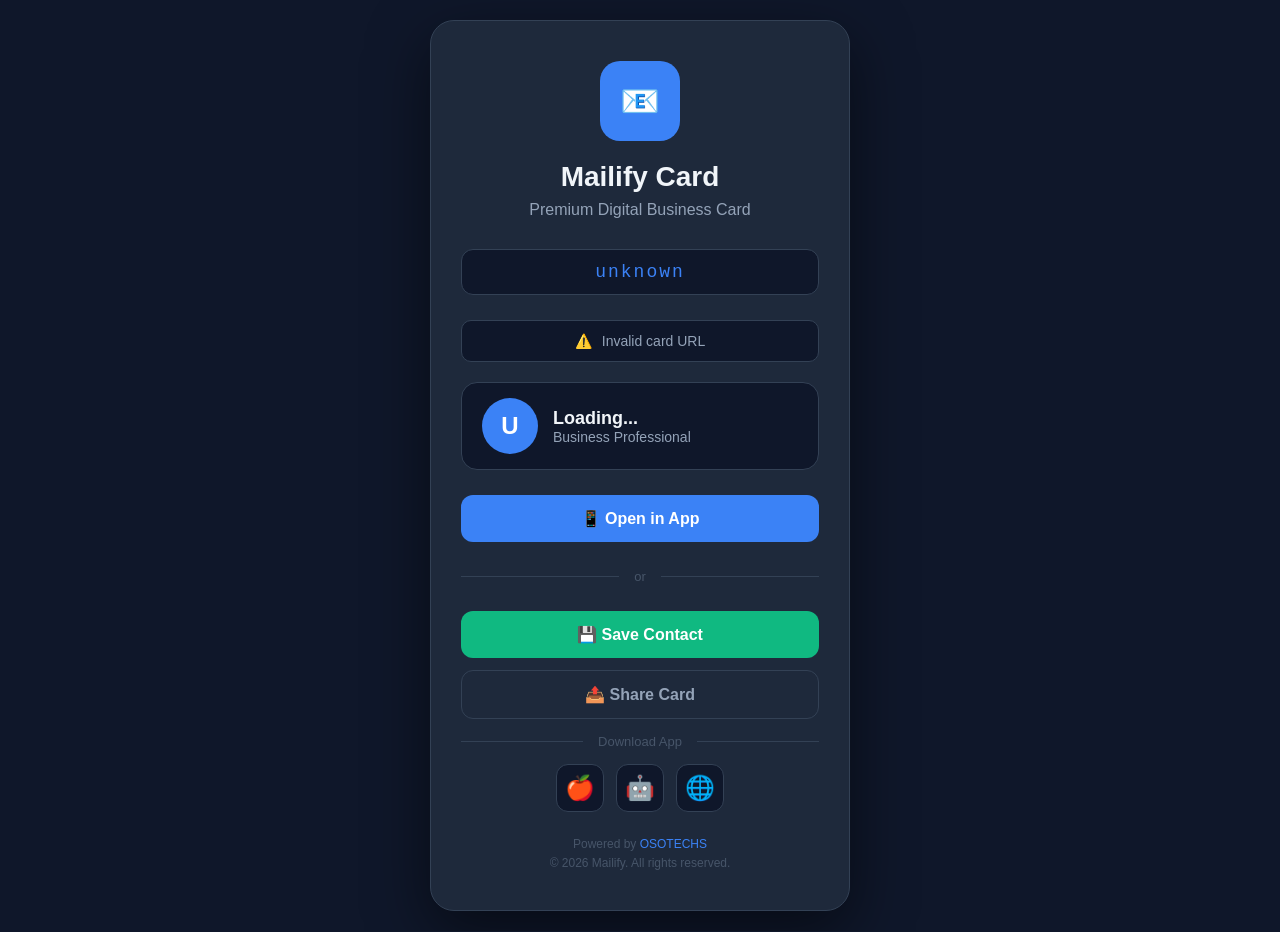
==== mailify/index.html @ 26e2ffb3 "Add files via upload" ====
<!DOCTYPE html>
<html lang="en">
<head>
    <meta charset="UTF-8" />
    <meta name="viewport" content="width=device-width, initial-scale=1.0, maximum-scale=1.0, user-scalable=no" />
    <title>Mailify Card - OSOTECHS</title>
    
    <style>
        * { margin: 0; padding: 0; box-sizing: border-box; font-family: -apple-system, BlinkMacSystemFont, 'Segoe UI', Roboto, sans-serif; }
        body { background: #0f172a; min-height: 100vh; display: flex; justify-content: center; align-items: center; padding: 20px; }
        .container { max-width: 420px; width: 100%; background: #1e293b; border-radius: 24px; padding: 40px 30px; border: 1px solid #334155; text-align: center; box-shadow: 0 20px 60px rgba(0,0,0,0.5); }
        .logo { width: 80px; height: 80px; background: #3b82f6; border-radius: 20px; display: flex; align-items: center; justify-content: center; margin: 0 auto 20px; font-size: 32px; font-weight: 700; color: white; }
        h1 { color: #f1f5f9; font-size: 28px; font-weight: 700; margin-bottom: 8px; }
        .subtitle { color: #94a3b8; font-size: 16px; margin-bottom: 30px; }
        .card-id { background: #0f172a; border-radius: 12px; padding: 12px; color: #3b82f6; font-family: monospace; font-size: 18px; letter-spacing: 2px; margin-bottom: 25px; border: 1px solid #334155; }
        .profile-preview { display: flex; align-items: center; gap: 15px; background: #0f172a; border-radius: 16px; padding: 15px 20px; margin-bottom: 25px; border: 1px solid #334155; }
        .profile-avatar { width: 56px; height: 56px; border-radius: 50%; background: #3b82f6; display: flex; align-items: center; justify-content: center; font-size: 24px; font-weight: 600; color: white; flex-shrink: 0; }
        .profile-info { text-align: left; }
        .profile-info .name { color: #f1f5f9; font-size: 18px; font-weight: 600; }
        .profile-info .title { color: #94a3b8; font-size: 14px; }
        .btn-group { display: flex; flex-direction: column; gap: 12px; margin-top: 5px; }
        .btn { padding: 14px 20px; border: none; border-radius: 12px; font-size: 16px; font-weight: 600; cursor: pointer; transition: all 0.3s; text-decoration: none; display: flex; align-items: center; justify-content: center; gap: 10px; }
        .btn-primary { background: #3b82f6; color: white; }
        .btn-primary:hover { background: #2563eb; transform: scale(1.02); }
        .btn-outline { background: transparent; color: #94a3b8; border: 1px solid #334155; }
        .btn-outline:hover { border-color: #3b82f6; color: #3b82f6; }
        .btn-success { background: #10b981; color: white; }
        .btn-success:hover { background: #059669; transform: scale(1.02); }
        .divider { display: flex; align-items: center; gap: 15px; color: #475569; font-size: 13px; margin: 15px 0; }
        .divider::before, .divider::after { content: ''; flex: 1; height: 1px; background: #334155; }
        .footer { margin-top: 25px; color: #475569; font-size: 12px; }
        .footer a { color: #3b82f6; text-decoration: none; }
        .footer a:hover { text-decoration: underline; }
        .spinner { display: inline-block; width: 20px; height: 20px; border: 3px solid #334155; border-top-color: #3b82f6; border-radius: 50%; animation: spin 0.8s linear infinite; }
        @keyframes spin { to { transform: rotate(360deg); } }
        .status-message { display: flex; align-items: center; justify-content: center; gap: 10px; color: #94a3b8; font-size: 14px; margin-bottom: 20px; padding: 12px; background: #0f172a; border-radius: 10px; border: 1px solid #334155; }
        .app-icons { display: flex; gap: 12px; justify-content: center; margin: 10px 0; }
        .app-icon { width: 48px; height: 48px; border-radius: 12px; background: #0f172a; border: 1px solid #334155; display: flex; align-items: center; justify-content: center; font-size: 24px; transition: all 0.3s; text-decoration: none; color: #f1f5f9; }
        .app-icon:hover { border-color: #3b82f6; transform: scale(1.05); }
        .api-error { background: rgba(239,68,68,0.2); border: 1px solid #ef4444; color: #ef4444; padding: 10px; border-radius: 8px; margin-bottom: 15px; font-size: 13px; }
    </style>
</head>
<body>

    <div class="container">
        <div class="logo">📧</div>
        <h1>Mailify Card</h1>
        <p class="subtitle">Premium Digital Business Card</p>
        
        <div class="card-id" id="cardId">Loading...</div>
        
        <div class="status-message" id="statusMessage">
            <span class="spinner"></span>
            <span>Loading card details...</span>
        </div>
        
        <div class="profile-preview">
            <div class="profile-avatar" id="avatar">U</div>
            <div class="profile-info">
                <div class="name" id="userName">Loading...</div>
                <div class="title" id="userTitle">Business Professional</div>
            </div>
        </div>
        
        <div class="btn-group">
            <button class="btn btn-primary" onclick="openApp()">📱 Open in App</button>
            <div class="divider">or</div>
            <button class="btn btn-success" onclick="saveContact()">💾 Save Contact</button>
            <button class="btn btn-outline" onclick="shareCard()">📤 Share Card</button>
        </div>
        
        <div class="divider">Download App</div>
        <div class="app-icons">
            <a href="#" class="app-icon" title="iOS App">🍎</a>
            <a href="#" class="app-icon" title="Android App">🤖</a>
            <a href="#" class="app-icon" title="Web App">🌐</a>
        </div>
        
        <div class="footer">
            <p>Powered by <a href="https://osotechs.com">OSOTECHS</a></p>
            <p style="margin-top: 5px;">© 2026 Mailify. All rights reserved.</p>
        </div>
    </div>

    <script>
        // Get card ID from URL query parameter or path
        function getCardId() {
            // Check query parameter first
            const urlParams = new URLSearchParams(window.location.search);
            let id = urlParams.get('id');
            
            // If no query param, try to get from path
            if (!id) {
                const path = window.location.pathname;
                const segments = path.split('/').filter(s => s);
                const lastSegment = segments[segments.length - 1];
                
                // Check if the last segment looks like a card ID (starts with MF-)
                if (lastSegment && lastSegment.startsWith('MF-')) {
                    id = lastSegment;
                } else {
                    id = 'unknown';
                }
            }
            
            return id;
        }
        
        const cardId = getCardId();
        const API_URL = 'https://mailifyapp.duckdns.org/mailify_backend/api/get_card.php';
        
        // Update card ID display
        document.getElementById('cardId').textContent = cardId;
        
        // Fetch card details from API
        async function fetchCardDetails() {
            try {
                if (cardId === 'unknown') {
                    document.getElementById('statusMessage').innerHTML = `
                        <span>⚠️</span>
                        <span>Invalid card URL</span>
                    `;
                    return;
                }
                
                const response = await fetch(`${API_URL}?card_id=${cardId}`);
                const data = await response.json();
                
                if (data.success && data.card) {
                    const card = data.card;
                    
                    document.getElementById('userName').textContent = card.full_name || card.username || 'Mailify User';
                    document.getElementById('userTitle').textContent = card.business_name || card.title || 'Business Professional';
                    
                    const avatar = document.getElementById('avatar');
                    const name = document.getElementById('userName').textContent;
                    avatar.textContent = name.charAt(0).toUpperCase();
                    
                    document.getElementById('statusMessage').innerHTML = `
                        <span>✅</span>
                        <span>Card ready! Tap to open in app.</span>
                    `;
                    
                    setTimeout(openApp, 1000);
                } else {
                    document.getElementById('statusMessage').innerHTML = `
                        <span>⚠️</span>
                        <span>Card not found. Please check the URL.</span>
                    `;
                }
            } catch (error) {
                console.error('Error fetching card:', error);
                document.getElementById('statusMessage').innerHTML = `
                    <span>⚠️</span>
                    <span>Could not load card details. Using default.</span>
                `;
            }
        }
        
        function openApp() {
            const deepLink = `mailify://card/${cardId}`;
            const androidIntent = `intent://card/${cardId}#Intent;package=com.osotechs.mailify;scheme=mailify;end`;
            
            const iframe = document.createElement('iframe');
            iframe.style.display = 'none';
            iframe.src = deepLink;
            document.body.appendChild(iframe);
            
            window.location.href = androidIntent;
            
            setTimeout(() => {
                document.getElementById('statusMessage').innerHTML = `
                    <span>📱</span>
                    <span>App not installed? Download below!</span>
                `;
                document.querySelector('.app-icons').style.display = 'flex';
            }, 2500);
        }
        
        function saveContact() {
            const name = document.getElementById('userName').textContent;
            const vcard = `BEGIN:VCARD
VERSION:3.0
FN:${name}
ORG:OSOTECHS
TEL:08135103329
EMAIL:mailifyservice@gmail.com
URL:https://osotechs.com/mailify/card/${cardId}
END:VCARD`;
            
            const blob = new Blob([vcard], { type: 'text/vcard' });
            const url = URL.createObjectURL(blob);
            const link = document.createElement('a');
            link.href = url;
            link.download = `${cardId}.vcf`;
            link.click();
            URL.revokeObjectURL(url);
            
            document.getElementById('statusMessage').innerHTML = `
                <span>✅</span>
                <span>Contact saved successfully!</span>
            `;
        }
        
        function shareCard() {
            const url = `https://osotechs.com/mailify/card/index.html?id=${cardId}`;
            const name = document.getElementById('userName').textContent;
            
            if (navigator.share) {
                navigator.share({
                    title: 'Mailify Card',
                    text: `Check out my Mailify card: ${name}`,
                    url: url
                }).catch(() => {});
            } else {
                navigator.clipboard.writeText(url).then(() => {
                    document.getElementById('statusMessage').innerHTML = `
                        <span>✅</span>
                        <span>Link copied to clipboard!</span>
                    `;
                });
            }
        }
        
        window.onload = function() {
            fetchCardDetails();
        };
    </script>

</body>
</html>
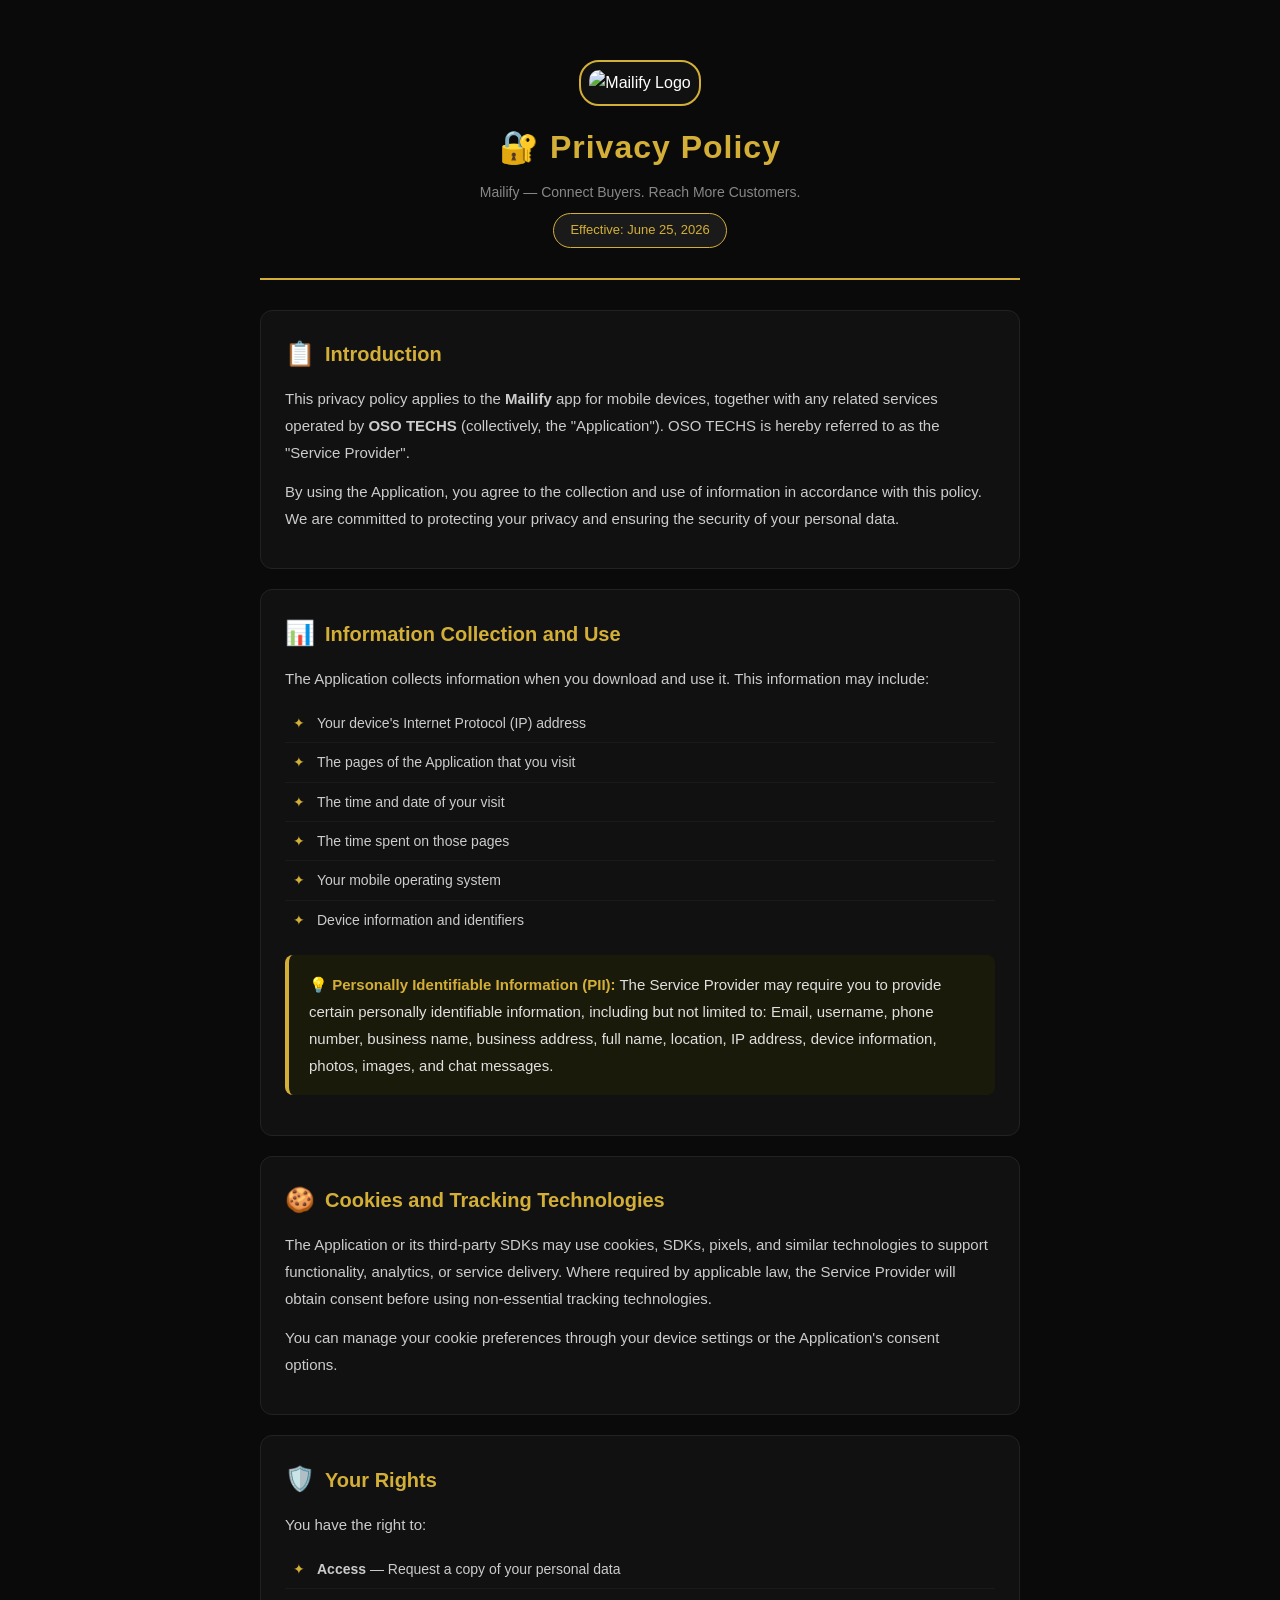
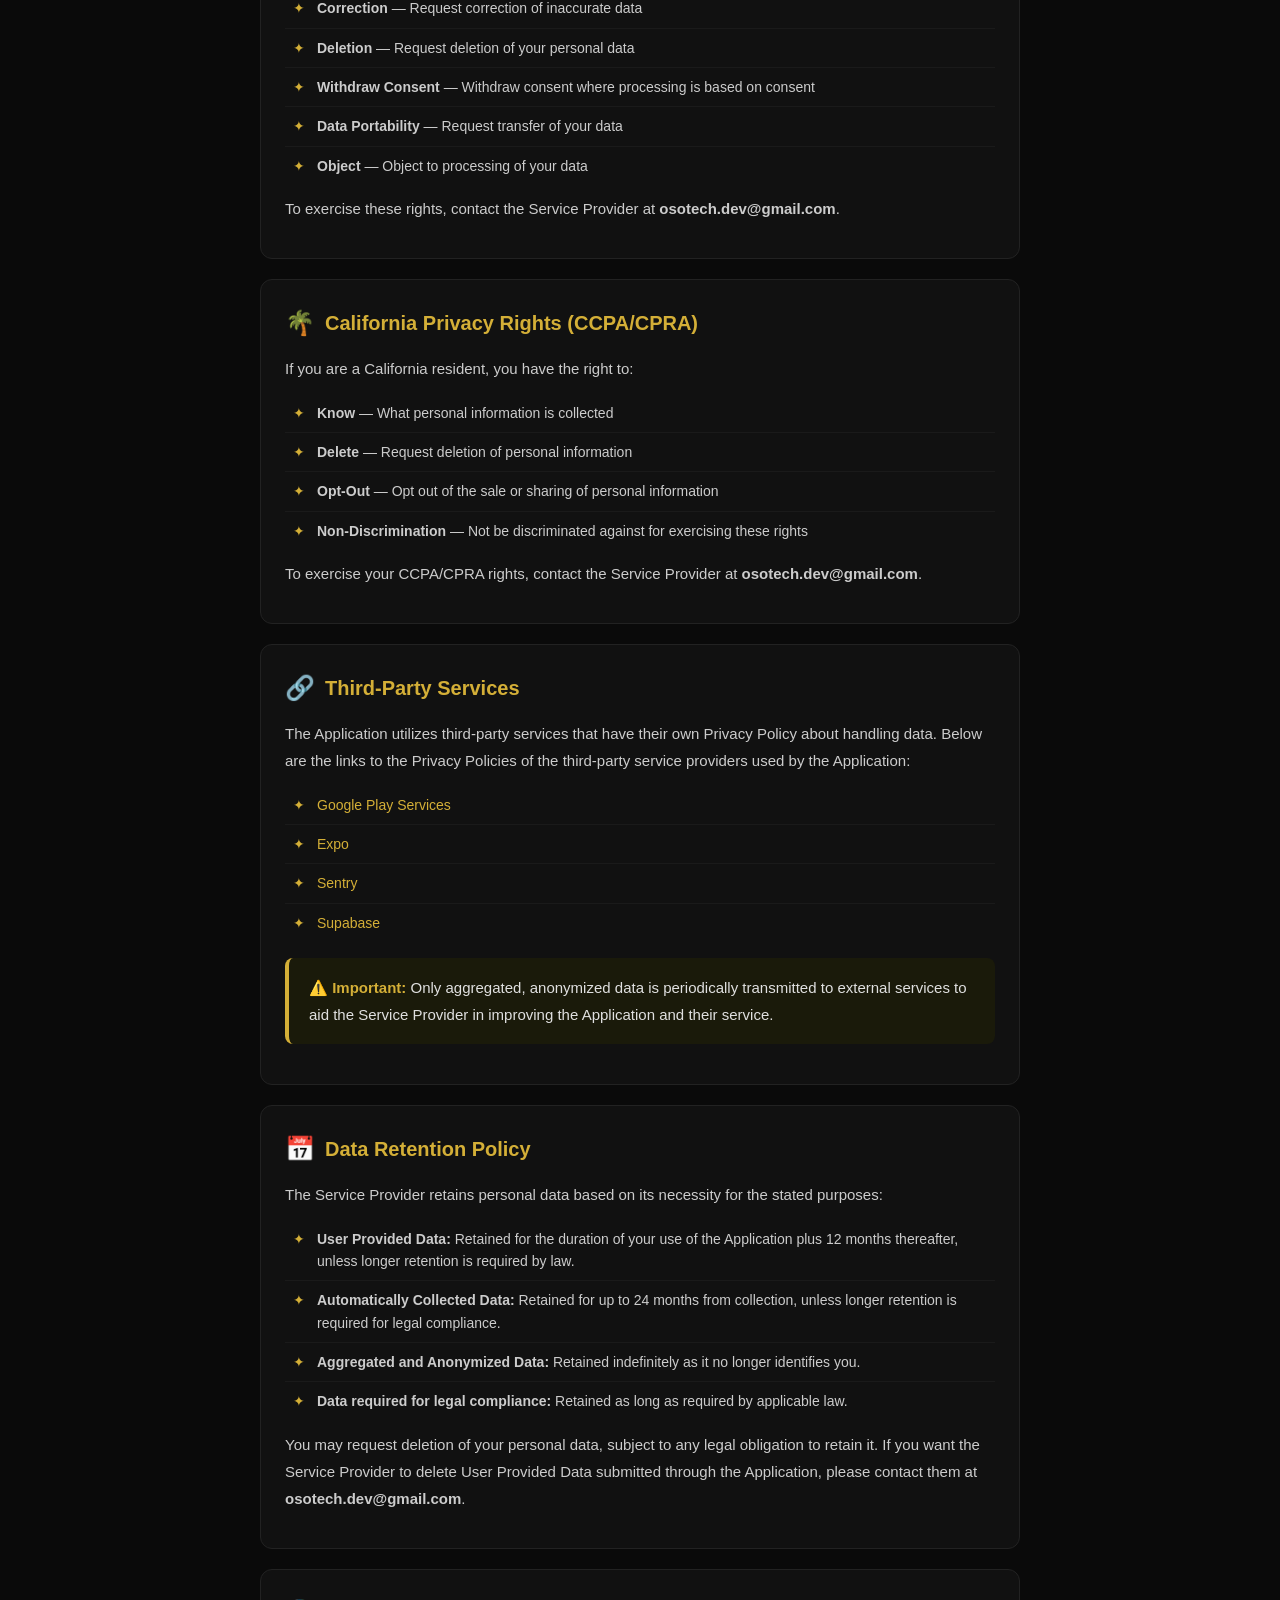
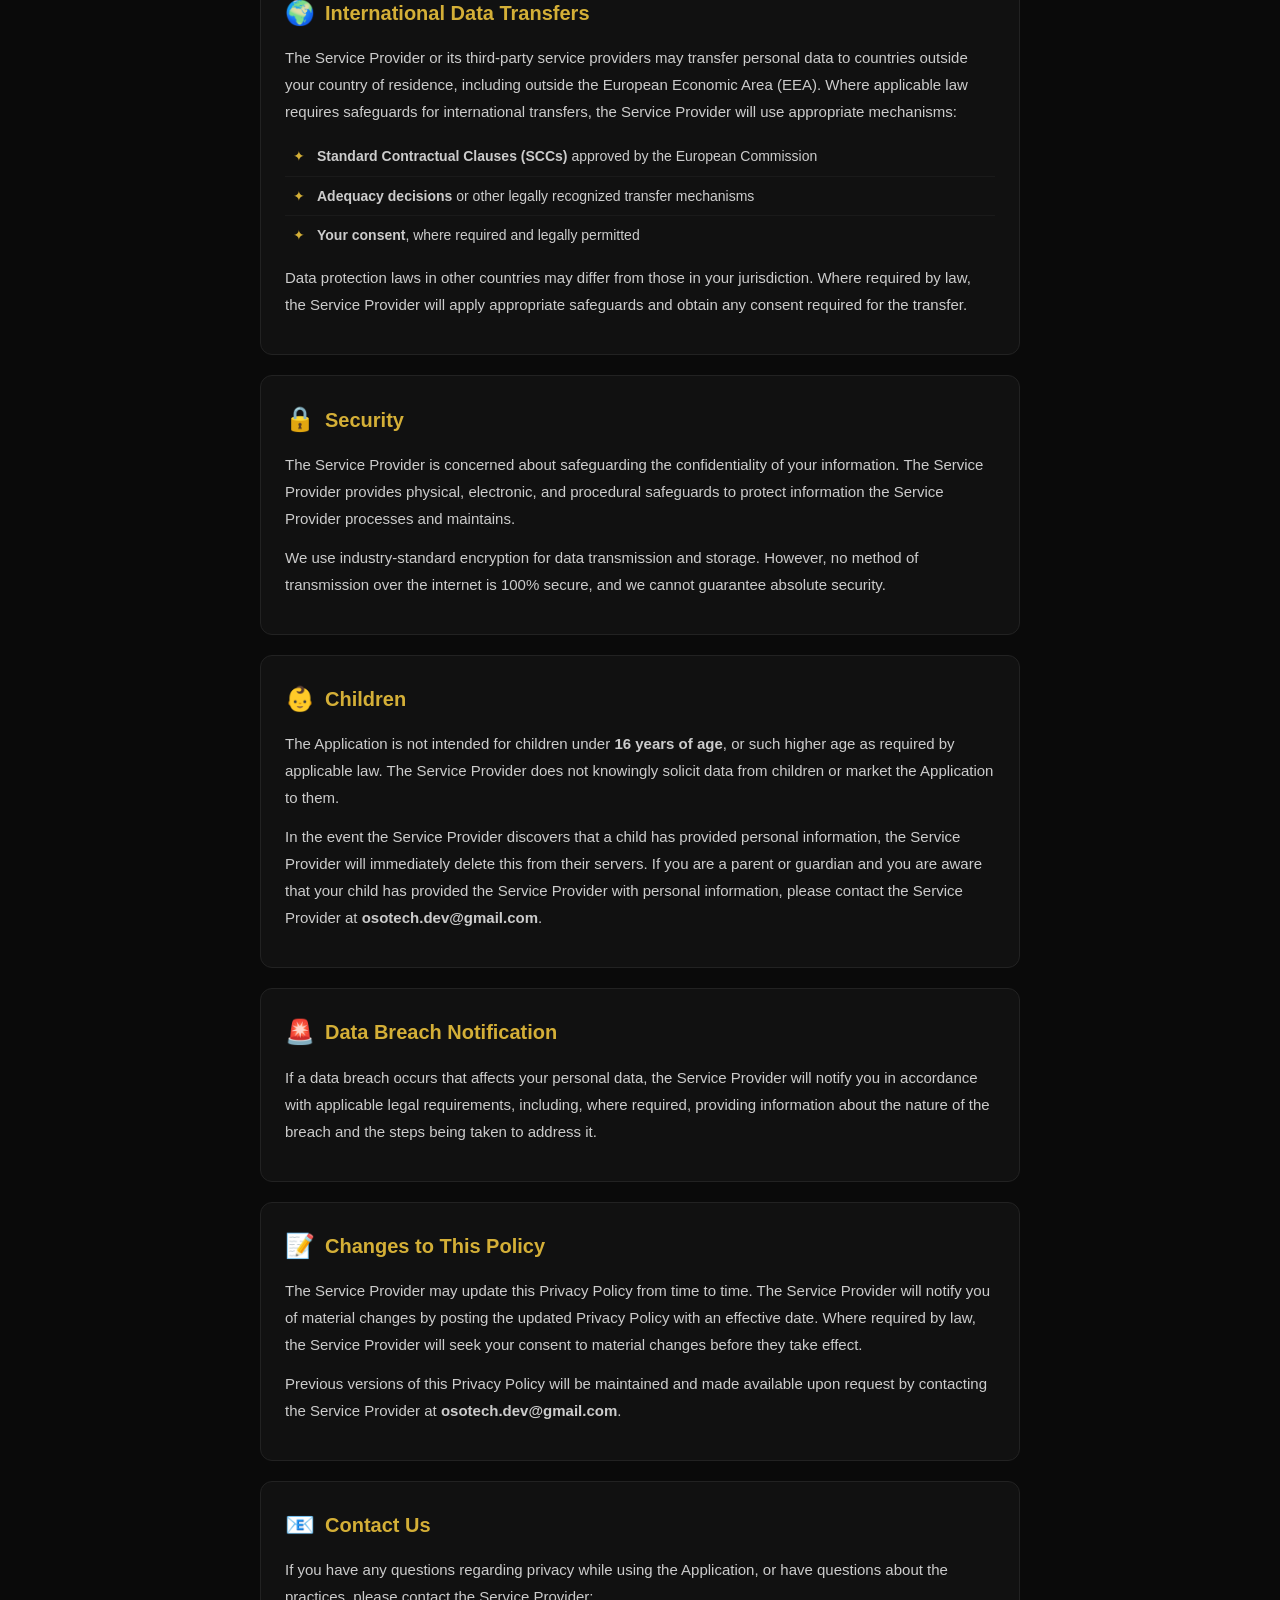
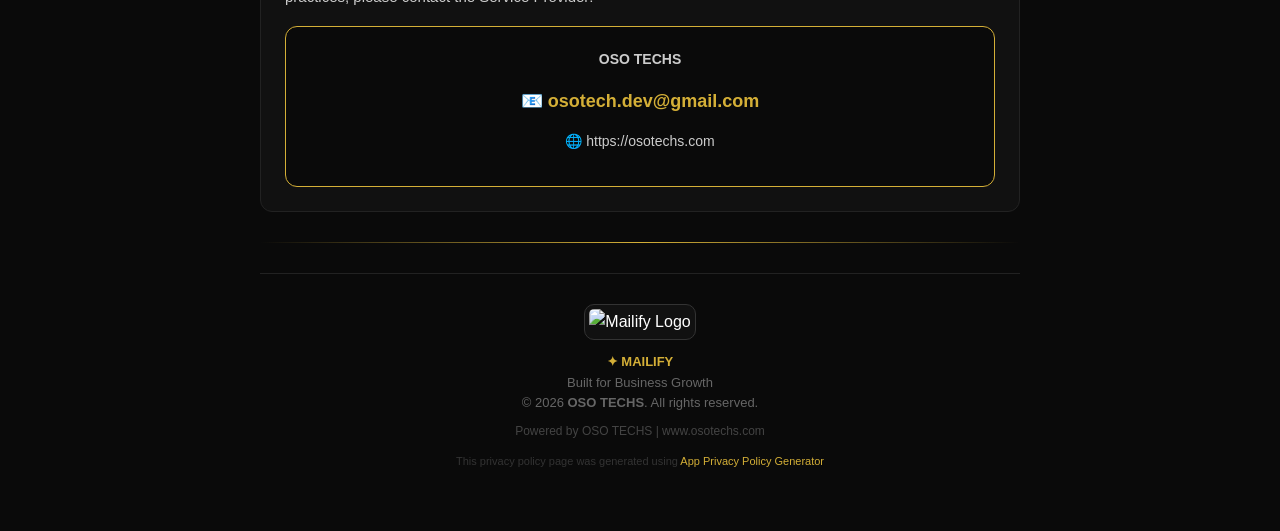
==== commit 7d9bb6e3: "Update index.html" ====
--- a/mailify/index.html
+++ b/mailify/index.html
@@ -1,231 +1,674 @@
 <!DOCTYPE html>
 <html lang="en">
 <head>
-    <meta charset="UTF-8" />
-    <meta name="viewport" content="width=device-width, initial-scale=1.0, maximum-scale=1.0, user-scalable=no" />
-    <title>Mailify Card - OSOTECHS</title>
-    
+    <meta charset="UTF-8">
+    <meta name="viewport" content="width=device-width, initial-scale=1.0">
+    <title>Privacy Policy - Mailify</title>
+
+    <!-- ============================================ -->
+    <!-- SEO & META TAGS -->
+    <!-- ============================================ -->
+    <meta name="description" content="Privacy Policy for Mailify - Connect Buyers. Reach More Customers. Your privacy matters to us.">
+    <meta name="keywords" content="Mailify, privacy policy, business card app, connect buyers, OSO TECHS">
+    <meta name="author" content="OSO TECHS">
+    <meta name="robots" content="index, follow">
+
+    <!-- OPEN GRAPH for WhatsApp, Facebook, Google -->
+    <meta property="og:title" content="Privacy Policy - Mailify">
+    <meta property="og:description" content="Mailify helps you connect your business with customers instantly. Read our privacy policy to understand how we protect your data.">
+    <meta property="og:image" content="https://osotechs.com/images/mailify.png">
+    <meta property="og:image:type" content="image/png">
+    <meta property="og:image:width" content="512">
+    <meta property="og:image:height" content="512">
+    <meta property="og:url" content="https://osotechs.com/privacy-policy.html">
+    <meta property="og:type" content="website">
+    <meta property="og:site_name" content="Mailify">
+
+    <!-- Twitter Card -->
+    <meta name="twitter:card" content="summary_large_image">
+    <meta name="twitter:title" content="Privacy Policy - Mailify">
+    <meta name="twitter:description" content="Mailify Privacy Policy - Your privacy matters to us.">
+    <meta name="twitter:image" content="https://osotechs.com/images/mailify.png">
+
+    <!-- ============================================ -->
+    <!-- FAVICON -->
+    <!-- ============================================ -->
+    <link rel="icon" type="image/png" sizes="32x32" href="https://osotechs.com/images/mailify.png">
+    <link rel="icon" type="image/png" sizes="16x16" href="https://osotechs.com/images/mailify.png">
+    <link rel="apple-touch-icon" sizes="180x180" href="https://osotechs.com/images/mailify.png">
+    <link rel="manifest" href="site.webmanifest">
+
     <style>
-        * { margin: 0; padding: 0; box-sizing: border-box; font-family: -apple-system, BlinkMacSystemFont, 'Segoe UI', Roboto, sans-serif; }
-        body { background: #0f172a; min-height: 100vh; display: flex; justify-content: center; align-items: center; padding: 20px; }
-        .container { max-width: 420px; width: 100%; background: #1e293b; border-radius: 24px; padding: 40px 30px; border: 1px solid #334155; text-align: center; box-shadow: 0 20px 60px rgba(0,0,0,0.5); }
-        .logo { width: 80px; height: 80px; background: #3b82f6; border-radius: 20px; display: flex; align-items: center; justify-content: center; margin: 0 auto 20px; font-size: 32px; font-weight: 700; color: white; }
-        h1 { color: #f1f5f9; font-size: 28px; font-weight: 700; margin-bottom: 8px; }
-        .subtitle { color: #94a3b8; font-size: 16px; margin-bottom: 30px; }
-        .card-id { background: #0f172a; border-radius: 12px; padding: 12px; color: #3b82f6; font-family: monospace; font-size: 18px; letter-spacing: 2px; margin-bottom: 25px; border: 1px solid #334155; }
-        .profile-preview { display: flex; align-items: center; gap: 15px; background: #0f172a; border-radius: 16px; padding: 15px 20px; margin-bottom: 25px; border: 1px solid #334155; }
-        .profile-avatar { width: 56px; height: 56px; border-radius: 50%; background: #3b82f6; display: flex; align-items: center; justify-content: center; font-size: 24px; font-weight: 600; color: white; flex-shrink: 0; }
-        .profile-info { text-align: left; }
-        .profile-info .name { color: #f1f5f9; font-size: 18px; font-weight: 600; }
-        .profile-info .title { color: #94a3b8; font-size: 14px; }
-        .btn-group { display: flex; flex-direction: column; gap: 12px; margin-top: 5px; }
-        .btn { padding: 14px 20px; border: none; border-radius: 12px; font-size: 16px; font-weight: 600; cursor: pointer; transition: all 0.3s; text-decoration: none; display: flex; align-items: center; justify-content: center; gap: 10px; }
-        .btn-primary { background: #3b82f6; color: white; }
-        .btn-primary:hover { background: #2563eb; transform: scale(1.02); }
-        .btn-outline { background: transparent; color: #94a3b8; border: 1px solid #334155; }
-        .btn-outline:hover { border-color: #3b82f6; color: #3b82f6; }
-        .btn-success { background: #10b981; color: white; }
-        .btn-success:hover { background: #059669; transform: scale(1.02); }
-        .divider { display: flex; align-items: center; gap: 15px; color: #475569; font-size: 13px; margin: 15px 0; }
-        .divider::before, .divider::after { content: ''; flex: 1; height: 1px; background: #334155; }
-        .footer { margin-top: 25px; color: #475569; font-size: 12px; }
-        .footer a { color: #3b82f6; text-decoration: none; }
-        .footer a:hover { text-decoration: underline; }
-        .spinner { display: inline-block; width: 20px; height: 20px; border: 3px solid #334155; border-top-color: #3b82f6; border-radius: 50%; animation: spin 0.8s linear infinite; }
-        @keyframes spin { to { transform: rotate(360deg); } }
-        .status-message { display: flex; align-items: center; justify-content: center; gap: 10px; color: #94a3b8; font-size: 14px; margin-bottom: 20px; padding: 12px; background: #0f172a; border-radius: 10px; border: 1px solid #334155; }
-        .app-icons { display: flex; gap: 12px; justify-content: center; margin: 10px 0; }
-        .app-icon { width: 48px; height: 48px; border-radius: 12px; background: #0f172a; border: 1px solid #334155; display: flex; align-items: center; justify-content: center; font-size: 24px; transition: all 0.3s; text-decoration: none; color: #f1f5f9; }
-        .app-icon:hover { border-color: #3b82f6; transform: scale(1.05); }
-        .api-error { background: rgba(239,68,68,0.2); border: 1px solid #ef4444; color: #ef4444; padding: 10px; border-radius: 8px; margin-bottom: 15px; font-size: 13px; }
+        /* ============================================ */
+        /* GLOBAL STYLES */
+        /* ============================================ */
+        * {
+            margin: 0;
+            padding: 0;
+            box-sizing: border-box;
+        }
+        
+        body {
+            font-family: -apple-system, BlinkMacSystemFont, 'Segoe UI', Roboto, 'Helvetica Neue', Arial, sans-serif;
+            background: #0A0A0A;
+            color: #FFFFFF;
+            line-height: 1.6;
+            padding: 20px;
+        }
+
+        .container {
+            max-width: 800px;
+            margin: 0 auto;
+            padding: 40px 20px;
+        }
+
+        /* ============================================ */
+        /* HEADER WITH LOGO */
+        /* ============================================ */
+        .header {
+            text-align: center;
+            padding-bottom: 30px;
+            border-bottom: 2px solid #D4AF37;
+            margin-bottom: 30px;
+        }
+
+        .header .logo {
+            width: 80px;
+            height: 80px;
+            border-radius: 20px;
+            margin-bottom: 16px;
+            border: 2px solid #D4AF37;
+            padding: 8px;
+            background: #111;
+        }
+
+        .header h1 {
+            font-size: 32px;
+            font-weight: 700;
+            color: #D4AF37;
+            letter-spacing: 1px;
+        }
+
+        .header .subtitle {
+            color: #888;
+            font-size: 14px;
+            margin-top: 8px;
+        }
+
+        .header .effective-date {
+            display: inline-block;
+            background: #1a1a1a;
+            color: #D4AF37;
+            padding: 6px 16px;
+            border-radius: 20px;
+            font-size: 13px;
+            margin-top: 10px;
+            border: 1px solid #D4AF37;
+        }
+
+        /* ============================================ */
+        /* SECTIONS */
+        /* ============================================ */
+        .section {
+            background: #111;
+            border-radius: 12px;
+            padding: 24px;
+            margin-bottom: 20px;
+            border: 1px solid #222;
+            transition: border-color 0.3s ease;
+        }
+
+        .section:hover {
+            border-color: #D4AF37;
+        }
+
+        .section h2 {
+            color: #D4AF37;
+            font-size: 20px;
+            font-weight: 600;
+            margin-bottom: 12px;
+            display: flex;
+            align-items: center;
+            gap: 10px;
+        }
+
+        .section h2 .icon {
+            font-size: 24px;
+        }
+
+        .section p {
+            color: #CCCCCC;
+            font-size: 15px;
+            margin-bottom: 12px;
+            line-height: 1.8;
+        }
+
+        .section ul {
+            list-style: none;
+            padding: 0;
+            margin: 10px 0;
+        }
+
+        .section ul li {
+            color: #CCCCCC;
+            font-size: 14px;
+            padding: 8px 12px 8px 32px;
+            position: relative;
+            border-bottom: 1px solid #1a1a1a;
+        }
+
+        .section ul li:last-child {
+            border-bottom: none;
+        }
+
+        .section ul li::before {
+            content: "✦";
+            color: #D4AF37;
+            position: absolute;
+            left: 8px;
+            font-size: 14px;
+        }
+
+        .section ul li a {
+            color: #D4AF37;
+            text-decoration: none;
+            transition: color 0.3s ease;
+        }
+
+        .section ul li a:hover {
+            color: #FFD700;
+            text-decoration: underline;
+        }
+
+        /* ============================================ */
+        /* HIGHLIGHT BOX */
+        /* ============================================ */
+        .highlight-box {
+            background: #1a1a0a;
+            border-left: 4px solid #D4AF37;
+            padding: 16px 20px;
+            border-radius: 8px;
+            margin: 16px 0;
+        }
+
+        .highlight-box p {
+            color: #E0E0E0;
+            margin-bottom: 0;
+        }
+
+        .highlight-box strong {
+            color: #D4AF37;
+        }
+
+        /* ============================================ */
+        /* CONTACT BOX */
+        /* ============================================ */
+        .contact-box {
+            background: #0a0a0a;
+            border: 1px solid #D4AF37;
+            border-radius: 12px;
+            padding: 20px;
+            text-align: center;
+            margin-top: 16px;
+        }
+
+        .contact-box p {
+            color: #CCCCCC;
+            font-size: 14px;
+        }
+
+        .contact-box .email {
+            color: #D4AF37;
+            font-size: 18px;
+            font-weight: 600;
+        }
+
+        /* ============================================ */
+        /* FOOTER */
+        /* ============================================ */
+        .footer {
+            text-align: center;
+            padding-top: 30px;
+            border-top: 1px solid #222;
+            margin-top: 20px;
+        }
+
+        .footer .logo-small {
+            width: 40px;
+            height: 40px;
+            border-radius: 10px;
+            margin-bottom: 12px;
+            border: 1px solid #333;
+            padding: 4px;
+            background: #111;
+        }
+
+        .footer p {
+            color: #666;
+            font-size: 13px;
+        }
+
+        .footer .brand {
+            color: #D4AF37;
+            font-weight: 600;
+        }
+
+        .footer .brand a {
+            color: #D4AF37;
+            text-decoration: none;
+        }
+
+        .footer .brand a:hover {
+            text-decoration: underline;
+        }
+
+        .footer .powered {
+            color: #444;
+            font-size: 12px;
+            margin-top: 8px;
+        }
+
+        /* ============================================ */
+        /* DIVIDER */
+        /* ============================================ */
+        .divider {
+            border: none;
+            height: 1px;
+            background: linear-gradient(to right, transparent, #D4AF37, transparent);
+            margin: 30px 0;
+        }
+
+        /* ============================================ */
+        /* RESPONSIVE */
+        /* ============================================ */
+        @media (max-width: 600px) {
+            .container {
+                padding: 20px 10px;
+            }
+            
+            .header h1 {
+                font-size: 24px;
+            }
+            
+            .section {
+                padding: 16px;
+            }
+            
+            .section h2 {
+                font-size: 18px;
+            }
+            
+            .section ul li {
+                font-size: 13px;
+                padding: 6px 10px 6px 28px;
+            }
+
+            .header .logo {
+                width: 60px;
+                height: 60px;
+            }
+        }
+
+        /* ============================================ */
+        /* SCROLLBAR */
+        /* ============================================ */
+        ::-webkit-scrollbar {
+            width: 8px;
+        }
+
+        ::-webkit-scrollbar-track {
+            background: #111;
+        }
+
+        ::-webkit-scrollbar-thumb {
+            background: #D4AF37;
+            border-radius: 4px;
+        }
+
+        ::-webkit-scrollbar-thumb:hover {
+            background: #FFD700;
+        }
+
+        /* ============================================ */
+        /* LINKS */
+        /* ============================================ */
+        a {
+            color: #D4AF37;
+            text-decoration: none;
+        }
+
+        a:hover {
+            text-decoration: underline;
+            color: #FFD700;
+        }
     </style>
 </head>
 <body>
 
-    <div class="container">
-        <div class="logo">📧</div>
-        <h1>Mailify Card</h1>
-        <p class="subtitle">Premium Digital Business Card</p>
-        
-        <div class="card-id" id="cardId">Loading...</div>
-        
-        <div class="status-message" id="statusMessage">
-            <span class="spinner"></span>
-            <span>Loading card details...</span>
+<div class="container">
+
+    <!-- ============================================ -->
+    <!-- HEADER WITH LOGO -->
+    <!-- ============================================ -->
+    <div class="header">
+        <img src="https://osotechs.com/images/mailify.png" alt="Mailify Logo" class="logo">
+        <h1>🔐 Privacy Policy</h1>
+        <p class="subtitle">Mailify — Connect Buyers. Reach More Customers.</p>
+        <span class="effective-date">Effective: June 25, 2026</span>
+    </div>
+
+    <!-- ============================================ -->
+    <!-- SECTION 1: INTRODUCTION -->
+    <!-- ============================================ -->
+    <div class="section">
+        <h2><span class="icon">📋</span> Introduction</h2>
+        <p>
+            This privacy policy applies to the <strong>Mailify</strong> app for mobile devices, 
+            together with any related services operated by <strong>OSO TECHS</strong> (collectively, the "Application"). 
+            OSO TECHS is hereby referred to as the "Service Provider".
+        </p>
+        <p>
+            By using the Application, you agree to the collection and use of information 
+            in accordance with this policy. We are committed to protecting your privacy 
+            and ensuring the security of your personal data.
+        </p>
+    </div>
+
+    <!-- ============================================ -->
+    <!-- SECTION 2: INFORMATION COLLECTION -->
+    <!-- ============================================ -->
+    <div class="section">
+        <h2><span class="icon">📊</span> Information Collection and Use</h2>
+        <p>
+            The Application collects information when you download and use it. 
+            This information may include:
+        </p>
+        <ul>
+            <li>Your device's Internet Protocol (IP) address</li>
+            <li>The pages of the Application that you visit</li>
+            <li>The time and date of your visit</li>
+            <li>The time spent on those pages</li>
+            <li>Your mobile operating system</li>
+            <li>Device information and identifiers</li>
+        </ul>
+        <div class="highlight-box">
+            <p>
+                <strong>💡 Personally Identifiable Information (PII):</strong>
+                The Service Provider may require you to provide certain personally identifiable information, 
+                including but not limited to: Email, username, phone number, business name, 
+                business address, full name, location, IP address, device information, 
+                photos, images, and chat messages.
+            </p>
         </div>
-        
-        <div class="profile-preview">
-            <div class="profile-avatar" id="avatar">U</div>
-            <div class="profile-info">
-                <div class="name" id="userName">Loading...</div>
-                <div class="title" id="userTitle">Business Professional</div>
-            </div>
+    </div>
+
+    <!-- ============================================ -->
+    <!-- SECTION 3: COOKIES -->
+    <!-- ============================================ -->
+    <div class="section">
+        <h2><span class="icon">🍪</span> Cookies and Tracking Technologies</h2>
+        <p>
+            The Application or its third-party SDKs may use cookies, SDKs, pixels, 
+            and similar technologies to support functionality, analytics, or service delivery. 
+            Where required by applicable law, the Service Provider will obtain consent 
+            before using non-essential tracking technologies.
+        </p>
+        <p>
+            You can manage your cookie preferences through your device settings or 
+            the Application's consent options.
+        </p>
+    </div>
+
+    <!-- ============================================ -->
+    <!-- SECTION 4: YOUR RIGHTS -->
+    <!-- ============================================ -->
+    <div class="section">
+        <h2><span class="icon">🛡️</span> Your Rights</h2>
+        <p>
+            You have the right to:
+        </p>
+        <ul>
+            <li><strong>Access</strong> — Request a copy of your personal data</li>
+            <li><strong>Correction</strong> — Request correction of inaccurate data</li>
+            <li><strong>Deletion</strong> — Request deletion of your personal data</li>
+            <li><strong>Withdraw Consent</strong> — Withdraw consent where processing is based on consent</li>
+            <li><strong>Data Portability</strong> — Request transfer of your data</li>
+            <li><strong>Object</strong> — Object to processing of your data</li>
+        </ul>
+        <p>
+            To exercise these rights, contact the Service Provider at <strong>osotech.dev@gmail.com</strong>.
+        </p>
+    </div>
+
+    <!-- ============================================ -->
+    <!-- SECTION 5: CALIFORNIA RIGHTS (CCPA/CPRA) -->
+    <!-- ============================================ -->
+    <div class="section">
+        <h2><span class="icon">🌴</span> California Privacy Rights (CCPA/CPRA)</h2>
+        <p>
+            If you are a California resident, you have the right to:
+        </p>
+        <ul>
+            <li><strong>Know</strong> — What personal information is collected</li>
+            <li><strong>Delete</strong> — Request deletion of personal information</li>
+            <li><strong>Opt-Out</strong> — Opt out of the sale or sharing of personal information</li>
+            <li><strong>Non-Discrimination</strong> — Not be discriminated against for exercising these rights</li>
+        </ul>
+        <p>
+            To exercise your CCPA/CPRA rights, contact the Service Provider at 
+            <strong>osotech.dev@gmail.com</strong>.
+        </p>
+    </div>
+
+    <!-- ============================================ -->
+    <!-- SECTION 6: THIRD-PARTY SERVICES -->
+    <!-- ============================================ -->
+    <div class="section">
+        <h2><span class="icon">🔗</span> Third-Party Services</h2>
+        <p>
+            The Application utilizes third-party services that have their own Privacy Policy 
+            about handling data. Below are the links to the Privacy Policies of the 
+            third-party service providers used by the Application:
+        </p>
+        <ul>
+            <li>
+                <a href="https://www.google.com/policies/privacy/" target="_blank" rel="noopener noreferrer">
+                    Google Play Services
+                </a>
+            </li>
+            <li>
+                <a href="https://expo.io/privacy" target="_blank" rel="noopener noreferrer">
+                    Expo
+                </a>
+            </li>
+            <li>
+                <a href="https://sentry.io/privacy/" target="_blank" rel="noopener noreferrer">
+                    Sentry
+                </a>
+            </li>
+            <li>
+                <a href="https://supabase.com/privacy" target="_blank" rel="noopener noreferrer">
+                    Supabase
+                </a>
+            </li>
+        </ul>
+        <div class="highlight-box">
+            <p>
+                <strong>⚠️ Important:</strong> Only aggregated, anonymized data is periodically 
+                transmitted to external services to aid the Service Provider in improving 
+                the Application and their service.
+            </p>
         </div>
-        
-        <div class="btn-group">
-            <button class="btn btn-primary" onclick="openApp()">📱 Open in App</button>
-            <div class="divider">or</div>
-            <button class="btn btn-success" onclick="saveContact()">💾 Save Contact</button>
-            <button class="btn btn-outline" onclick="shareCard()">📤 Share Card</button>
+    </div>
+
+    <!-- ============================================ -->
+    <!-- SECTION 7: DATA RETENTION -->
+    <!-- ============================================ -->
+    <div class="section">
+        <h2><span class="icon">📅</span> Data Retention Policy</h2>
+        <p>
+            The Service Provider retains personal data based on its necessity for the stated purposes:
+        </p>
+        <ul>
+            <li>
+                <strong>User Provided Data:</strong> Retained for the duration of your use of the 
+                Application plus 12 months thereafter, unless longer retention is required by law.
+            </li>
+            <li>
+                <strong>Automatically Collected Data:</strong> Retained for up to 24 months from 
+                collection, unless longer retention is required for legal compliance.
+            </li>
+            <li>
+                <strong>Aggregated and Anonymized Data:</strong> Retained indefinitely as it no 
+                longer identifies you.
+            </li>
+            <li>
+                <strong>Data required for legal compliance:</strong> Retained as long as required 
+                by applicable law.
+            </li>
+        </ul>
+        <p>
+            You may request deletion of your personal data, subject to any legal obligation to retain it. 
+            If you want the Service Provider to delete User Provided Data submitted through the Application, 
+            please contact them at <strong>osotech.dev@gmail.com</strong>.
+        </p>
+    </div>
+
+    <!-- ============================================ -->
+    <!-- SECTION 8: INTERNATIONAL DATA TRANSFERS -->
+    <!-- ============================================ -->
+    <div class="section">
+        <h2><span class="icon">🌍</span> International Data Transfers</h2>
+        <p>
+            The Service Provider or its third-party service providers may transfer personal data 
+            to countries outside your country of residence, including outside the European Economic Area (EEA). 
+            Where applicable law requires safeguards for international transfers, the Service Provider will use 
+            appropriate mechanisms:
+        </p>
+        <ul>
+            <li><strong>Standard Contractual Clauses (SCCs)</strong> approved by the European Commission</li>
+            <li><strong>Adequacy decisions</strong> or other legally recognized transfer mechanisms</li>
+            <li><strong>Your consent</strong>, where required and legally permitted</li>
+        </ul>
+        <p>
+            Data protection laws in other countries may differ from those in your jurisdiction. 
+            Where required by law, the Service Provider will apply appropriate safeguards and obtain 
+            any consent required for the transfer.
+        </p>
+    </div>
+
+    <!-- ============================================ -->
+    <!-- SECTION 9: SECURITY -->
+    <!-- ============================================ -->
+    <div class="section">
+        <h2><span class="icon">🔒</span> Security</h2>
+        <p>
+            The Service Provider is concerned about safeguarding the confidentiality of your information. 
+            The Service Provider provides physical, electronic, and procedural safeguards to protect 
+            information the Service Provider processes and maintains.
+        </p>
+        <p>
+            We use industry-standard encryption for data transmission and storage. 
+            However, no method of transmission over the internet is 100% secure, and we 
+            cannot guarantee absolute security.
+        </p>
+    </div>
+
+    <!-- ============================================ -->
+    <!-- SECTION 10: CHILDREN -->
+    <!-- ============================================ -->
+    <div class="section">
+        <h2><span class="icon">👶</span> Children</h2>
+        <p>
+            The Application is not intended for children under <strong>16 years of age</strong>, 
+            or such higher age as required by applicable law. The Service Provider does not 
+            knowingly solicit data from children or market the Application to them.
+        </p>
+        <p>
+            In the event the Service Provider discovers that a child has provided personal information, 
+            the Service Provider will immediately delete this from their servers. 
+            If you are a parent or guardian and you are aware that your child has provided 
+            the Service Provider with personal information, please contact the Service Provider at 
+            <strong>osotech.dev@gmail.com</strong>.
+        </p>
+    </div>
+
+    <!-- ============================================ -->
+    <!-- SECTION 11: DATA BREACH NOTIFICATION -->
+    <!-- ============================================ -->
+    <div class="section">
+        <h2><span class="icon">🚨</span> Data Breach Notification</h2>
+        <p>
+            If a data breach occurs that affects your personal data, the Service Provider will notify you 
+            in accordance with applicable legal requirements, including, where required, providing 
+            information about the nature of the breach and the steps being taken to address it.
+        </p>
+    </div>
+
+    <!-- ============================================ -->
+    <!-- SECTION 12: CHANGES -->
+    <!-- ============================================ -->
+    <div class="section">
+        <h2><span class="icon">📝</span> Changes to This Policy</h2>
+        <p>
+            The Service Provider may update this Privacy Policy from time to time. 
+            The Service Provider will notify you of material changes by posting the updated 
+            Privacy Policy with an effective date. Where required by law, the Service Provider 
+            will seek your consent to material changes before they take effect.
+        </p>
+        <p>
+            Previous versions of this Privacy Policy will be maintained and made available 
+            upon request by contacting the Service Provider at <strong>osotech.dev@gmail.com</strong>.
+        </p>
+    </div>
+
+    <!-- ============================================ -->
+    <!-- SECTION 13: CONTACT -->
+    <!-- ============================================ -->
+    <div class="section">
+        <h2><span class="icon">📧</span> Contact Us</h2>
+        <p>
+            If you have any questions regarding privacy while using the Application, 
+            or have questions about the practices, please contact the Service Provider:
+        </p>
+        <div class="contact-box">
+            <p><strong>OSO TECHS</strong></p>
+            <p class="email">📧 osotech.dev@gmail.com</p>
+            <p>🌐 https://osotechs.com</p>
         </div>
-        
-        <div class="divider">Download App</div>
-        <div class="app-icons">
-            <a href="#" class="app-icon" title="iOS App">🍎</a>
-            <a href="#" class="app-icon" title="Android App">🤖</a>
-            <a href="#" class="app-icon" title="Web App">🌐</a>
-        </div>
-        
-        <div class="footer">
-            <p>Powered by <a href="https://osotechs.com">OSOTECHS</a></p>
-            <p style="margin-top: 5px;">© 2026 Mailify. All rights reserved.</p>
-        </div>
-    </div>
-
-    <script>
-        // Get card ID from URL query parameter or path
-        function getCardId() {
-            // Check query parameter first
-            const urlParams = new URLSearchParams(window.location.search);
-            let id = urlParams.get('id');
-            
-            // If no query param, try to get from path
-            if (!id) {
-                const path = window.location.pathname;
-                const segments = path.split('/').filter(s => s);
-                const lastSegment = segments[segments.length - 1];
-                
-                // Check if the last segment looks like a card ID (starts with MF-)
-                if (lastSegment && lastSegment.startsWith('MF-')) {
-                    id = lastSegment;
-                } else {
-                    id = 'unknown';
-                }
-            }
-            
-            return id;
-        }
-        
-        const cardId = getCardId();
-        const API_URL = 'https://mailifyapp.duckdns.org/mailify_backend/api/get_card.php';
-        
-        // Update card ID display
-        document.getElementById('cardId').textContent = cardId;
-        
-        // Fetch card details from API
-        async function fetchCardDetails() {
-            try {
-                if (cardId === 'unknown') {
-                    document.getElementById('statusMessage').innerHTML = `
-                        <span>⚠️</span>
-                        <span>Invalid card URL</span>
-                    `;
-                    return;
-                }
-                
-                const response = await fetch(`${API_URL}?card_id=${cardId}`);
-                const data = await response.json();
-                
-                if (data.success && data.card) {
-                    const card = data.card;
-                    
-                    document.getElementById('userName').textContent = card.full_name || card.username || 'Mailify User';
-                    document.getElementById('userTitle').textContent = card.business_name || card.title || 'Business Professional';
-                    
-                    const avatar = document.getElementById('avatar');
-                    const name = document.getElementById('userName').textContent;
-                    avatar.textContent = name.charAt(0).toUpperCase();
-                    
-                    document.getElementById('statusMessage').innerHTML = `
-                        <span>✅</span>
-                        <span>Card ready! Tap to open in app.</span>
-                    `;
-                    
-                    setTimeout(openApp, 1000);
-                } else {
-                    document.getElementById('statusMessage').innerHTML = `
-                        <span>⚠️</span>
-                        <span>Card not found. Please check the URL.</span>
-                    `;
-                }
-            } catch (error) {
-                console.error('Error fetching card:', error);
-                document.getElementById('statusMessage').innerHTML = `
-                    <span>⚠️</span>
-                    <span>Could not load card details. Using default.</span>
-                `;
-            }
-        }
-        
-        function openApp() {
-            const deepLink = `mailify://card/${cardId}`;
-            const androidIntent = `intent://card/${cardId}#Intent;package=com.osotechs.mailify;scheme=mailify;end`;
-            
-            const iframe = document.createElement('iframe');
-            iframe.style.display = 'none';
-            iframe.src = deepLink;
-            document.body.appendChild(iframe);
-            
-            window.location.href = androidIntent;
-            
-            setTimeout(() => {
-                document.getElementById('statusMessage').innerHTML = `
-                    <span>📱</span>
-                    <span>App not installed? Download below!</span>
-                `;
-                document.querySelector('.app-icons').style.display = 'flex';
-            }, 2500);
-        }
-        
-        function saveContact() {
-            const name = document.getElementById('userName').textContent;
-            const vcard = `BEGIN:VCARD
-VERSION:3.0
-FN:${name}
-ORG:OSOTECHS
-TEL:08135103329
-EMAIL:mailifyservice@gmail.com
-URL:https://osotechs.com/mailify/card/${cardId}
-END:VCARD`;
-            
-            const blob = new Blob([vcard], { type: 'text/vcard' });
-            const url = URL.createObjectURL(blob);
-            const link = document.createElement('a');
-            link.href = url;
-            link.download = `${cardId}.vcf`;
-            link.click();
-            URL.revokeObjectURL(url);
-            
-            document.getElementById('statusMessage').innerHTML = `
-                <span>✅</span>
-                <span>Contact saved successfully!</span>
-            `;
-        }
-        
-        function shareCard() {
-            const url = `https://osotechs.com/mailify/card/index.html?id=${cardId}`;
-            const name = document.getElementById('userName').textContent;
-            
-            if (navigator.share) {
-                navigator.share({
-                    title: 'Mailify Card',
-                    text: `Check out my Mailify card: ${name}`,
-                    url: url
-                }).catch(() => {});
-            } else {
-                navigator.clipboard.writeText(url).then(() => {
-                    document.getElementById('statusMessage').innerHTML = `
-                        <span>✅</span>
-                        <span>Link copied to clipboard!</span>
-                    `;
-                });
-            }
-        }
-        
-        window.onload = function() {
-            fetchCardDetails();
-        };
-    </script>
+    </div>
+
+    <!-- ============================================ -->
+    <!-- DIVIDER -->
+    <!-- ============================================ -->
+    <hr class="divider">
+
+    <!-- ============================================ -->
+    <!-- FOOTER WITH LOGO -->
+    <!-- ============================================ -->
+    <div class="footer">
+        <img src="https://osotechs.com/images/mailify.png" alt="Mailify Logo" class="logo-small">
+        <p class="brand">
+            <a href="https://osotechs.com">✦ MAILIFY</a>
+        </p>
+        <p>
+            Built for Business Growth
+        </p>
+        <p>
+            © 2026 <strong>OSO TECHS</strong>. All rights reserved.
+        </p>
+        <p class="powered">
+            Powered by OSO TECHS | www.osotechs.com
+        </p>
+        <p class="powered" style="margin-top: 12px; font-size: 11px; color: #333;">
+            This privacy policy page was generated using 
+            <a href="https://app-privacy-policy-generator.nisrulz.com/" target="_blank" rel="noopener noreferrer">
+                App Privacy Policy Generator
+            </a>
+        </p>
+    </div>
+
+</div>
 
 </body>
-</html>+</html>
